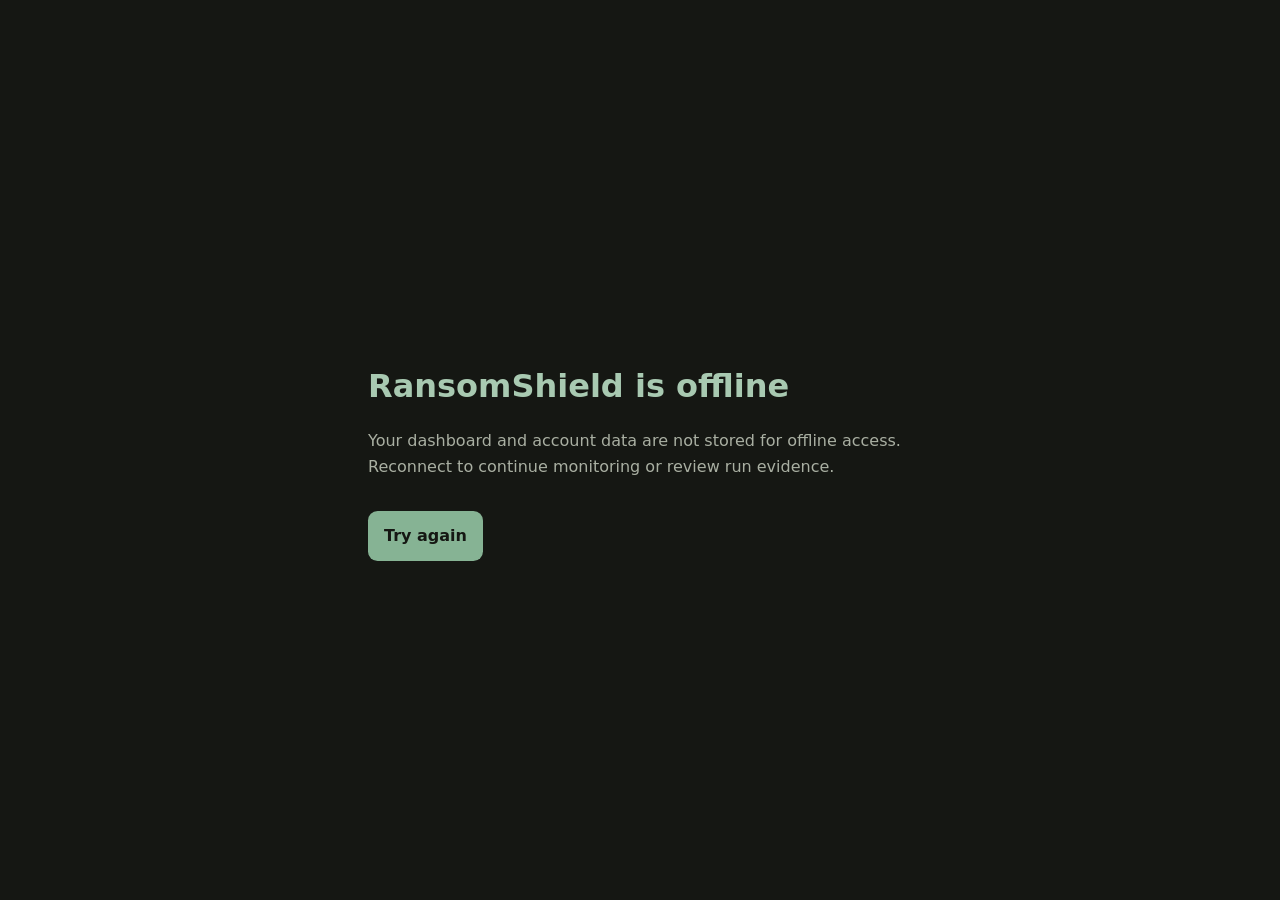
==== app/static/offline.html @ 400eb0d5 "Prepare RansomShield for deployment" ====
<!doctype html>
<html lang="en">
<head>
  <meta charset="utf-8">
  <meta name="viewport" content="width=device-width, initial-scale=1">
  <meta name="theme-color" content="#151713">
  <title>Offline | RansomShield</title>
  <style>
    :root { color-scheme: dark; font: 16px/1.6 system-ui, sans-serif; background: #151713; color: #f2f0e9; }
    body { min-height: 100vh; margin: 0; display: grid; place-items: center; }
    main { max-width: 34rem; padding: 2rem; }
    h1 { margin-bottom: .5rem; color: #a8c9b1; }
    p { color: #a9afa2; }
    a { display: inline-block; margin-top: 1rem; color: #151713; background: #86b394; padding: .75rem 1rem; border-radius: .6rem; text-decoration: none; font-weight: 700; }
  </style>
</head>
<body>
  <main>
    <h1>RansomShield is offline</h1>
    <p>Your dashboard and account data are not stored for offline access. Reconnect to continue monitoring or review run evidence.</p>
    <a href="/">Try again</a>
  </main>
</body>
</html>
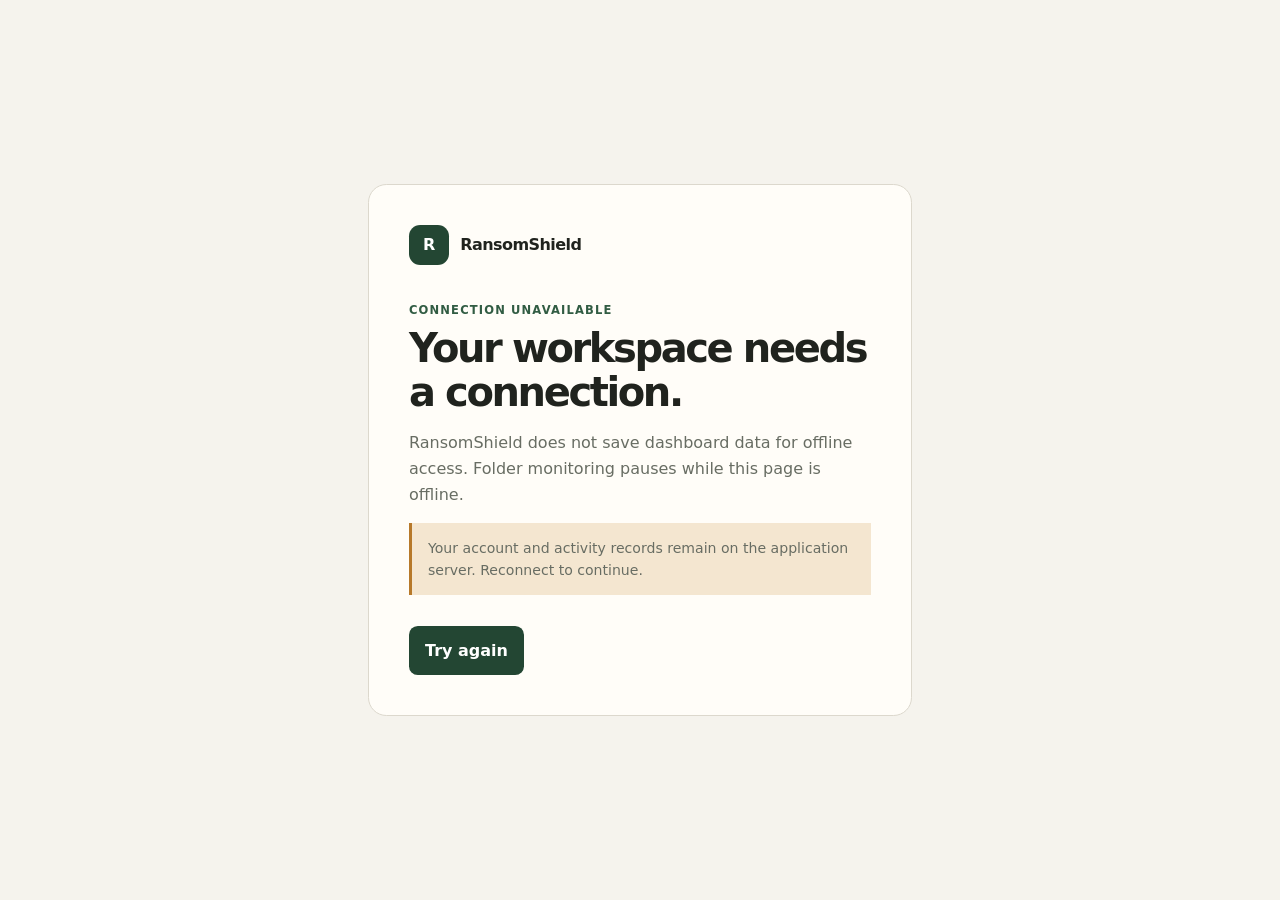
==== commit 02afc596: "Improve monitoring workflow and organize project docs" ====
--- a/app/static/offline.html
+++ b/app/static/offline.html
@@ -3,21 +3,41 @@
 <head>
   <meta charset="utf-8">
   <meta name="viewport" content="width=device-width, initial-scale=1">
-  <meta name="theme-color" content="#151713">
-  <title>Offline | RansomShield</title>
+  <meta name="theme-color" content="#f5f3ed">
+  <meta name="description" content="RansomShield needs a network connection to load your workspace.">
+  <title>Connection unavailable | RansomShield</title>
   <style>
-    :root { color-scheme: dark; font: 16px/1.6 system-ui, sans-serif; background: #151713; color: #f2f0e9; }
-    body { min-height: 100vh; margin: 0; display: grid; place-items: center; }
-    main { max-width: 34rem; padding: 2rem; }
-    h1 { margin-bottom: .5rem; color: #a8c9b1; }
-    p { color: #a9afa2; }
-    a { display: inline-block; margin-top: 1rem; color: #151713; background: #86b394; padding: .75rem 1rem; border-radius: .6rem; text-decoration: none; font-weight: 700; }
+    :root { color-scheme: light; font: 16px/1.6 "Segoe UI", system-ui, sans-serif; background: #f5f3ed; color: #20231e; }
+    * { box-sizing: border-box; }
+    body { min-height: 100vh; margin: 0; display: grid; place-items: center; padding: 1.25rem; }
+    main { width: min(100%, 34rem); padding: clamp(1.5rem, 5vw, 2.5rem); border: 1px solid #dcd8cd; border-radius: 1.15rem; background: #fffdf8; }
+    .brand { display: flex; align-items: center; gap: .7rem; color: #20231e; font-weight: 800; letter-spacing: -.035em; }
+    .brand-mark { width: 2.5rem; height: 2.5rem; display: grid; place-items: center; color: #fff; border-radius: .7rem; background: #234633; }
+    .eyebrow { margin-top: 2.25rem; color: #315c43; font-size: .72rem; font-weight: 800; letter-spacing: .1em; text-transform: uppercase; }
+    h1 { margin: .45rem 0 .65rem; font-size: clamp(1.8rem, 7vw, 2.5rem); line-height: 1.1; letter-spacing: -.06em; }
+    p { color: #686d63; }
+    .note { padding: .85rem 1rem; border-left: 3px solid #b7792a; background: #f4e6d0; font-size: .88rem; }
+    a { display: inline-flex; align-items: center; justify-content: center; margin-top: 1rem; padding: .75rem 1rem; color: #fff; border-radius: .55rem; background: #234633; text-decoration: none; font-weight: 700; }
+    a:focus-visible { outline: 3px solid #315c43; outline-offset: 3px; }
+    @media (prefers-color-scheme: dark) {
+      :root { color-scheme: dark; background: #151713; color: #f2f0e9; }
+      main { border-color: #363d32; background: #1d211b; }
+      .brand { color: #f2f0e9; }
+      .brand-mark { color: #172019; background: #a8c9b1; }
+      .eyebrow { color: #a8c9b1; }
+      p { color: #a9afa2; }
+      .note { color: #f2f0e9; border-color: #d8a45c; background: #44351f; }
+      a { color: #172019; background: #a8c9b1; }
+    }
   </style>
 </head>
 <body>
   <main>
-    <h1>RansomShield is offline</h1>
-    <p>Your dashboard and account data are not stored for offline access. Reconnect to continue monitoring or review run evidence.</p>
+    <div class="brand"><span class="brand-mark" aria-hidden="true">R</span><span>RansomShield</span></div>
+    <div class="eyebrow">Connection unavailable</div>
+    <h1>Your workspace needs a connection.</h1>
+    <p>RansomShield does not save dashboard data for offline access. Folder monitoring pauses while this page is offline.</p>
+    <p class="note">Your account and activity records remain on the application server. Reconnect to continue.</p>
     <a href="/">Try again</a>
   </main>
 </body>
